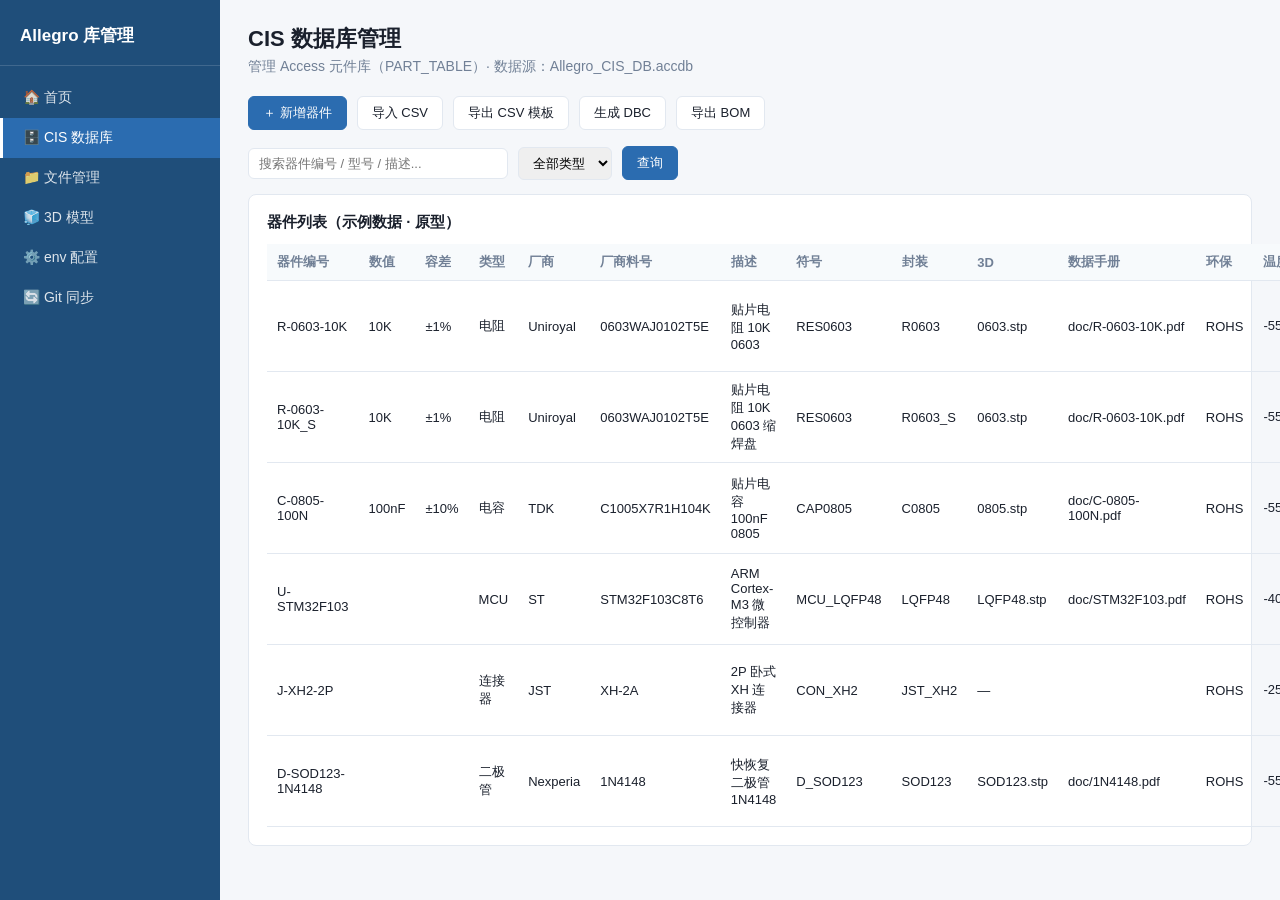
==== src/templates/db.html @ fb686371 "项目初始建立" ====
<!DOCTYPE html>
<html lang="zh-CN">
<head>
  <meta charset="UTF-8">
  <title>Allegro 库管理 · CIS 数据库</title>
  <link rel="stylesheet" href="../static/css/style.css">
</head>
<body>
<div class="layout">
  <aside class="sidebar">
    <div class="brand">Allegro 库管理</div>
    <nav>
      <a id="nav-index" href="index.html">🏠 首页</a>
      <a id="nav-db" href="db.html">🗄️ CIS 数据库</a>
      <a id="nav-files" href="files.html">📁 文件管理</a>
      <a id="nav-models" href="models.html">🧊 3D 模型</a>
      <a id="nav-env" href="env.html">⚙️ env 配置</a>
      <a id="nav-git" href="git.html">🔄 Git 同步</a>
    </nav>
  </aside>

  <main class="main">
    <div class="page-header">
      <h1>CIS 数据库管理</h1>
      <p>管理 Access 元件库（PART_TABLE）· 数据源：Allegro_CIS_DB.accdb</p>
    </div>

    <div class="toolbar">
      <button class="btn btn-primary" onclick="openPartModal()">＋ 新增器件</button>
      <button class="btn" onclick="toast('导入 CSV')">导入 CSV</button>
      <button class="btn" onclick="toast('导出模板')">导出 CSV 模板</button>
      <button class="btn" onclick="toast('生成 DBC')">生成 DBC</button>
      <button class="btn" onclick="toast('导出 BOM')">导出 BOM</button>
    </div>

    <div class="search-box">
      <input type="text" placeholder="搜索器件编号 / 型号 / 描述...">
      <select><option>全部类型</option><option>电阻</option><option>电容</option><option>电感</option><option>连接器</option><option>IC</option></select>
      <button class="btn btn-primary">查询</button>
    </div>

    <div class="card">
      <h3>器件列表（示例数据 · 原型）</h3>
      <table id="partTable">
        <thead>
          <tr><th>器件编号</th><th>数值</th><th>容差</th><th>类型</th><th>厂商</th><th>厂商料号</th><th>描述</th><th>符号</th><th>封装</th><th>3D</th><th>数据手册</th><th>环保</th><th>温度范围</th><th>供应商</th><th>单价</th><th>状态</th><th>备注</th><th>操作</th></tr>
        </thead>
        <tbody></tbody>
      </table>
    </div>
  </main>
</div>

<!-- 新增/编辑器件 模态框（原型） -->
<div class="modal-mask" id="partModal">
  <div class="modal">
    <h3 id="partModalTitle">新增器件</h3>
    <div class="form-grid">
      <div class="field"><label>器件编号 <span class="req">*</span></label><input id="f_pn" placeholder="如 R-0603-10K"></div>
      <div class="field"><label>数值</label><input id="f_value" placeholder="如 10K"></div>
      <div class="field"><label>容差</label><input id="f_tolerance" placeholder="如 ±1%"></div>
      <div class="field"><label>类型</label><select id="f_type"><option>电阻</option><option>电容</option><option>电感</option><option>连接器</option><option>IC</option><option>二极管</option><option>其他</option></select></div>
      <div class="field"><label>厂商</label><input id="f_mfr"></div>
      <div class="field"><label>厂商料号</label><input id="f_mpn"></div>
      <div class="field"><label>描述</label><input id="f_desc"></div>
      <div class="field"><label>符号 <span class="req">*</span></label><input id="f_sym"></div>
      <div class="field"><label>封装 <span class="req">*</span></label><input id="f_fp"></div>
      <div class="field"><label>3D 模型</label><input id="f_step"></div>
      <div class="field"><label>数据手册</label><input id="f_ds"></div>
      <div class="field"><label>环保</label><input id="f_rohs" value="ROHS"></div>
      <div class="field"><label>温度范围</label><input id="f_temp"></div>
      <div class="field"><label>供应商</label><input id="f_supplier"></div>
      <div class="field"><label>单价</label><input id="f_cost" placeholder="0.00"></div>
      <div class="field"><label>状态</label><select id="f_life"><option>Active</option><option>Obsolete</option><option>NRU</option></select></div>
      <div class="field"><label>备注</label><input id="f_remark"></div>
    </div>
    <div class="modal-actions">
      <button class="btn" onclick="closePartModal()">取消</button>
      <button class="btn btn-primary" onclick="savePart()">保存</button>
    </div>
  </div>
</div>

<script src="../static/js/app.js"></script>
</body>
</html>
---- src/static/css/style.css ----
/* ===== Allegro 库管理软件 · 全局样式（原型） ===== */
:root {
  --primary: #2b6cb0;
  --primary-dark: #1f4e7a;
  --bg: #f5f7fa;
  --card: #ffffff;
  --border: #e2e8f0;
  --text: #1a202c;
  --text-muted: #718096;
  --ok: #38a169;
  --warn: #dd6b20;
  --danger: #e53e3e;
  --sidebar-w: 220px;
}

* { margin: 0; padding: 0; box-sizing: border-box; }

body {
  font-family: "Microsoft YaHei", "Segoe UI", sans-serif;
  background: var(--bg);
  color: var(--text);
  font-size: 14px;
}

/* 布局 */
.layout { display: flex; min-height: 100vh; }
.sidebar {
  width: var(--sidebar-w);
  background: var(--primary-dark);
  color: #fff;
  padding: 16px 0;
  flex-shrink: 0;
}
.sidebar .brand {
  font-size: 17px; font-weight: 700;
  padding: 8px 20px 18px;
  border-bottom: 1px solid rgba(255,255,255,.15);
  margin-bottom: 12px;
}
.sidebar nav a {
  display: block;
  padding: 11px 20px;
  color: rgba(255,255,255,.85);
  text-decoration: none;
  border-left: 3px solid transparent;
}
.sidebar nav a:hover { background: rgba(255,255,255,.1); }
.sidebar nav a.active {
  background: var(--primary);
  border-left-color: #fff;
  color: #fff;
}

.main { flex: 1; padding: 24px 28px; min-width: 0; }

/* 顶部标题 */
.page-header { margin-bottom: 20px; }
.page-header h1 { font-size: 22px; font-weight: 700; }
.page-header p { color: var(--text-muted); margin-top: 4px; }

/* 卡片 */
.card {
  background: var(--card);
  border: 1px solid var(--border);
  border-radius: 8px;
  padding: 18px;
  margin-bottom: 18px;
}
.card h3 { font-size: 15px; margin-bottom: 12px; }

/* 工具栏按钮 */
.toolbar { display: flex; gap: 10px; flex-wrap: wrap; margin-bottom: 16px; }
.btn {
  border: 1px solid var(--border);
  background: #fff;
  color: var(--text);
  padding: 7px 14px;
  border-radius: 6px;
  cursor: pointer;
  font-size: 13px;
}
.btn:hover { border-color: var(--primary); color: var(--primary); }
.btn-primary { background: var(--primary); border-color: var(--primary); color: #fff; }
.btn-primary:hover { background: var(--primary-dark); color: #fff; }

/* 表格 */
table { width: 100%; border-collapse: collapse; font-size: 13px; }
th, td { padding: 9px 10px; text-align: left; border-bottom: 1px solid var(--border); }
th { background: #f7fafc; color: var(--text-muted); font-weight: 600; white-space: nowrap; }
tbody tr:hover { background: #f7fafc; }

/* 状态标签 */
.tag { display: inline-block; padding: 2px 9px; border-radius: 12px; font-size: 12px; }
.tag-ok { background: #f0fff4; color: var(--ok); }
.tag-warn { background: #fffaf0; color: var(--warn); }
.tag-danger { background: #fff5f5; color: var(--danger); }

/* 概览统计 */
.stat-grid { display: grid; grid-template-columns: repeat(auto-fit, minmax(180px, 1fr)); gap: 16px; }
.stat { background: var(--card); border: 1px solid var(--border); border-radius: 8px; padding: 16px; }
.stat .num { font-size: 26px; font-weight: 700; color: var(--primary); }
.stat .lbl { color: var(--text-muted); margin-top: 4px; }

/* Tab */
.tabs { display: flex; gap: 4px; border-bottom: 2px solid var(--border); margin-bottom: 16px; }
.tabs .tab {
  padding: 9px 18px; cursor: pointer; color: var(--text-muted);
  border-bottom: 2px solid transparent; margin-bottom: -2px;
}
.tabs .tab.active { color: var(--primary); border-bottom-color: var(--primary); font-weight: 600; }

/* 搜索/输入 */
.search-box { display: flex; gap: 10px; align-items: center; margin-bottom: 14px; }
.search-box input, .search-box select {
  padding: 7px 10px; border: 1px solid var(--border); border-radius: 6px; font-size: 13px;
}
.search-box input { min-width: 260px; }

/* 代码/pre */
pre.code {
  background: #1a202c; color: #a0ecc0;
  padding: 14px; border-radius: 8px; overflow: auto; font-size: 13px; line-height: 1.6;
}
code { font-family: Consolas, monospace; }

.empty { color: var(--text-muted); text-align: center; padding: 30px; }

/* 模态框 */
.modal-mask {
  position: fixed; inset: 0; background: rgba(0,0,0,.45);
  display: none; align-items: center; justify-content: center; z-index: 100;
}
.modal-mask.show { display: flex; }
.modal {
  background: #fff; border-radius: 10px; width: 720px; max-width: 94vw;
  max-height: 90vh; overflow: auto; padding: 22px 26px;
}
.modal h3 { font-size: 17px; margin-bottom: 16px; }
.modal .form-grid { display: grid; grid-template-columns: 1fr 1fr; gap: 12px 18px; }
.modal .field label { display: block; font-size: 12px; color: var(--text-muted); margin-bottom: 4px; }
.modal .field label .req { color: var(--danger); }
.modal .field input, .modal .field select {
  width: 100%; padding: 7px 9px; border: 1px solid var(--border); border-radius: 6px; font-size: 13px;
}
.modal .modal-actions { display: flex; justify-content: flex-end; gap: 10px; margin-top: 20px; }
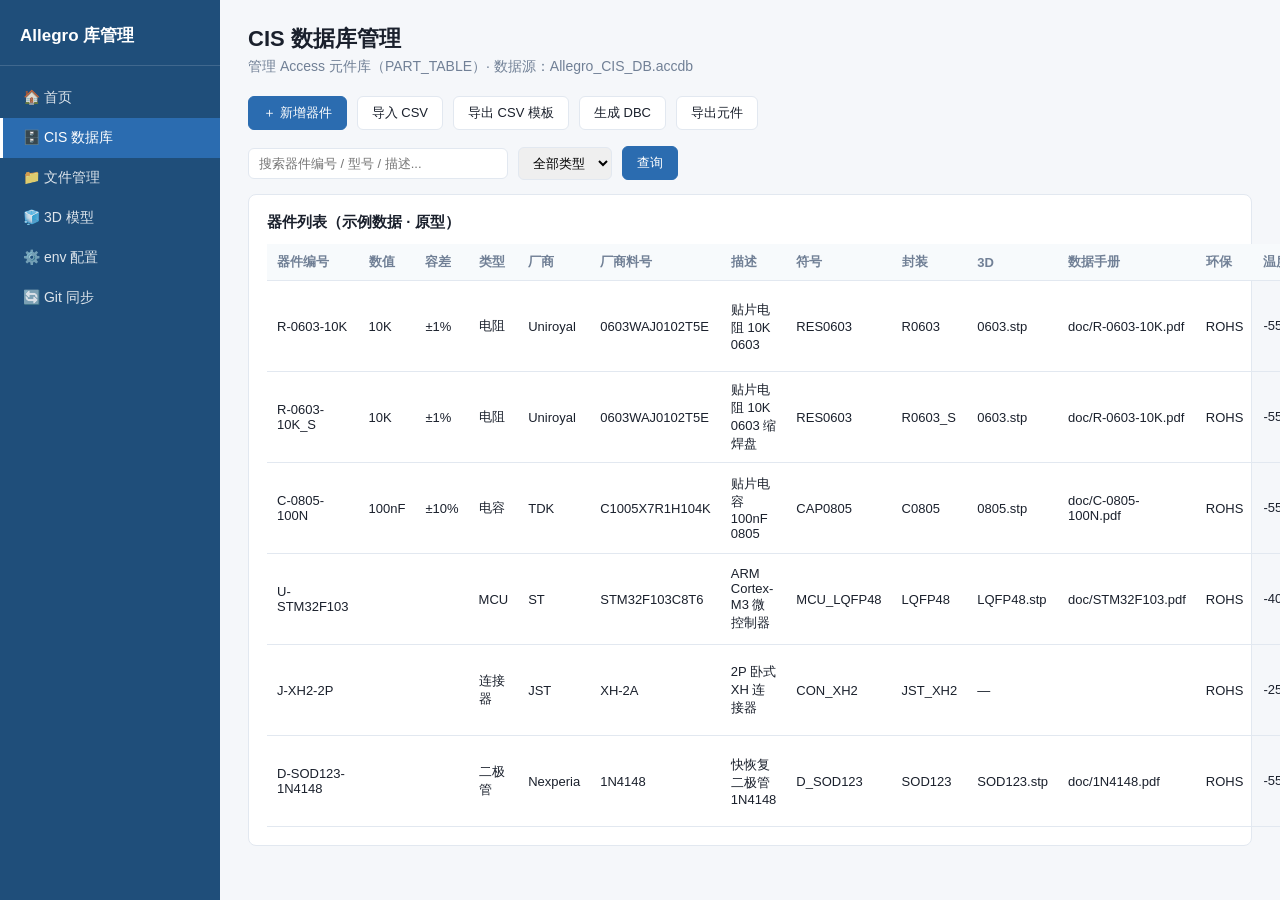
==== commit e2f8baa2: "A5功能名改名为导出元件，同步文档与前端显示" ====
--- a/src/templates/db.html
+++ b/src/templates/db.html
@@ -30,7 +30,7 @@
       <button class="btn" onclick="toast('导入 CSV')">导入 CSV</button>
       <button class="btn" onclick="toast('导出模板')">导出 CSV 模板</button>
       <button class="btn" onclick="toast('生成 DBC')">生成 DBC</button>
-      <button class="btn" onclick="toast('导出 BOM')">导出 BOM</button>
+      <button class="btn" onclick="toast('导出元件')">导出元件</button>
     </div>
 
     <div class="search-box">
--- a/src/static/css/style.css
+++ b/src/static/css/style.css
@@ -143,3 +143,17 @@
   width: 100%; padding: 7px 9px; border: 1px solid var(--border); border-radius: 6px; font-size: 13px;
 }
 .modal .modal-actions { display: flex; justify-content: flex-end; gap: 10px; margin-top: 20px; }
+
+/* G4：库根配置 */
+.cfg-row { display: flex; align-items: center; gap: 10px; flex-wrap: wrap; margin-bottom: 10px; }
+.cfg-row label { font-weight: 600; }
+.cfg-input {
+  flex: 1; min-width: 300px;
+  padding: 7px 10px; border: 1px solid var(--border); border-radius: 6px; font-size: 13px;
+  font-family: Consolas, monospace;
+}
+.cfg-status { font-size: 13px; }
+.cfg-status.ok { color: var(--ok); }
+.cfg-status.err { color: var(--danger); }
+.hint { color: var(--text-muted); font-size: 12px; margin: 6px 0 12px; }
+
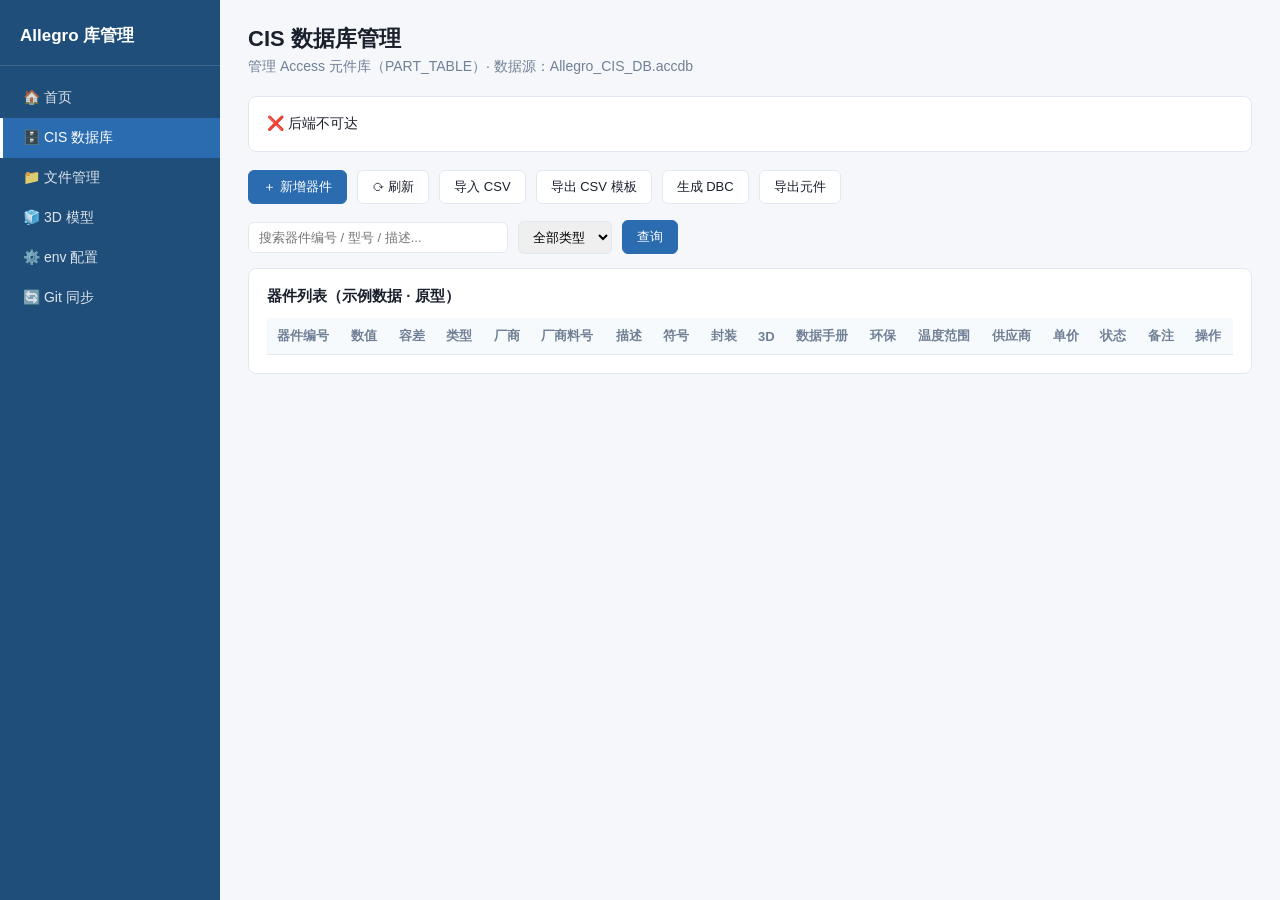
==== commit c0d1a57f: "实现模块A增删改查与建库建表，新增单元测试，修复页面路由兼容.html，补充G5数据库路径可配置需求" ====
--- a/src/templates/db.html
+++ b/src/templates/db.html
@@ -25,8 +25,11 @@
       <p>管理 Access 元件库（PART_TABLE）· 数据源：Allegro_CIS_DB.accdb</p>
     </div>
 
+    <div id="dbStatusBar" class="card db-status" style="display:none;"></div>
+
     <div class="toolbar">
       <button class="btn btn-primary" onclick="openPartModal()">＋ 新增器件</button>
+      <button class="btn" onclick="loadParts()">⟳ 刷新</button>
       <button class="btn" onclick="toast('导入 CSV')">导入 CSV</button>
       <button class="btn" onclick="toast('导出模板')">导出 CSV 模板</button>
       <button class="btn" onclick="toast('生成 DBC')">生成 DBC</button>
@@ -34,9 +37,9 @@
     </div>
 
     <div class="search-box">
-      <input type="text" placeholder="搜索器件编号 / 型号 / 描述...">
-      <select><option>全部类型</option><option>电阻</option><option>电容</option><option>电感</option><option>连接器</option><option>IC</option></select>
-      <button class="btn btn-primary">查询</button>
+      <input id="searchPn" type="text" placeholder="搜索器件编号 / 型号 / 描述...">
+      <select id="searchType"><option>全部类型</option><option>电阻</option><option>电容</option><option>电感</option><option>连接器</option><option>IC</option><option>二极管</option><option>其他</option></select>
+      <button class="btn btn-primary" onclick="loadParts()">查询</button>
     </div>
 
     <div class="card">
@@ -47,6 +50,17 @@
         </thead>
         <tbody></tbody>
       </table>
+    </div>
+
+    <!-- 数据库/表缺失时的建表指引 -->
+    <div class="card" id="initCard" style="display:none;border-color:var(--warn);">
+      <h3>⚠️ 需要先初始化数据库</h3>
+      <p class="hint" id="initHint"></p>
+      <p class="hint">在 Access 中打开数据库文件后执行以下 SQL 创建 PART_TABLE 表：</p>
+      <pre class="code" id="initSqlBox" style="white-space:pre-wrap;"></pre>
+      <div class="modal-actions" style="margin-top:10px;">
+        <button class="btn" onclick="copyInitSql()">📋 复制 SQL</button>
+      </div>
     </div>
   </main>
 </div>
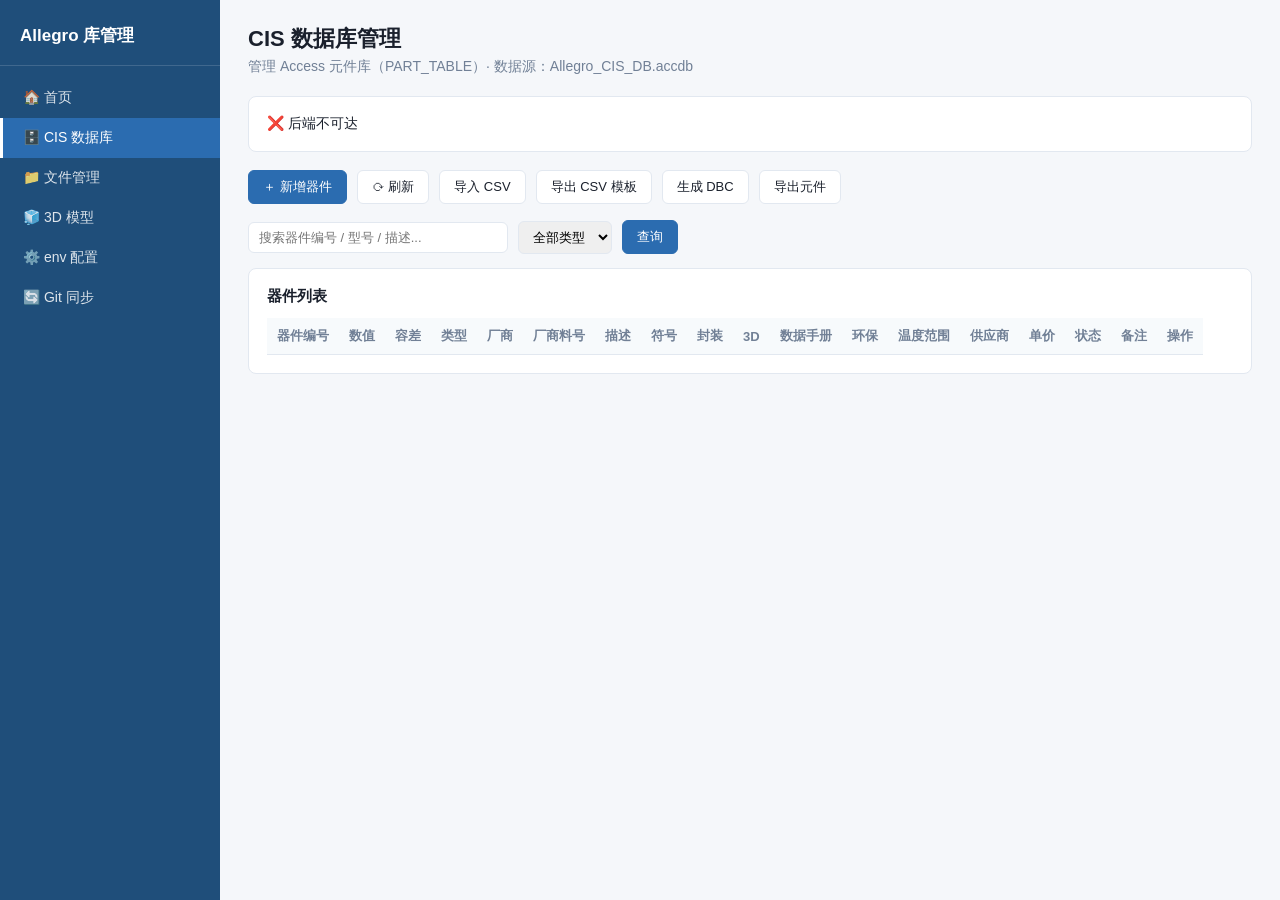
==== commit 3699d436: "G5数据库路径改为打开选择文件，db页显示当前库路径(A6) 1. 数据库路径配置：新增 browse_dialog.ps1，经 explorer/wscript 在用户交互桌面弹出系统文件选择对话框" ====
--- a/src/templates/db.html
+++ b/src/templates/db.html
@@ -43,13 +43,15 @@
     </div>
 
     <div class="card">
-      <h3>器件列表（示例数据 · 原型）</h3>
+      <h3>器件列表</h3>
+      <div class="table-scroll">
       <table id="partTable">
         <thead>
           <tr><th>器件编号</th><th>数值</th><th>容差</th><th>类型</th><th>厂商</th><th>厂商料号</th><th>描述</th><th>符号</th><th>封装</th><th>3D</th><th>数据手册</th><th>环保</th><th>温度范围</th><th>供应商</th><th>单价</th><th>状态</th><th>备注</th><th>操作</th></tr>
         </thead>
         <tbody></tbody>
       </table>
+      </div>
     </div>
 
     <!-- 数据库/表缺失时的建表指引 -->
--- a/src/static/css/style.css
+++ b/src/static/css/style.css
@@ -89,6 +89,10 @@
 th { background: #f7fafc; color: var(--text-muted); font-weight: 600; white-space: nowrap; }
 tbody tr:hover { background: #f7fafc; }
 
+/* 列多时横向滚动，避免挤压/溢出：表按内容宽度展开 */
+.table-scroll { overflow-x: auto; }
+.table-scroll table { width: max-content; }
+
 /* 状态标签 */
 .tag { display: inline-block; padding: 2px 9px; border-radius: 12px; font-size: 12px; }
 .tag-ok { background: #f0fff4; color: var(--ok); }
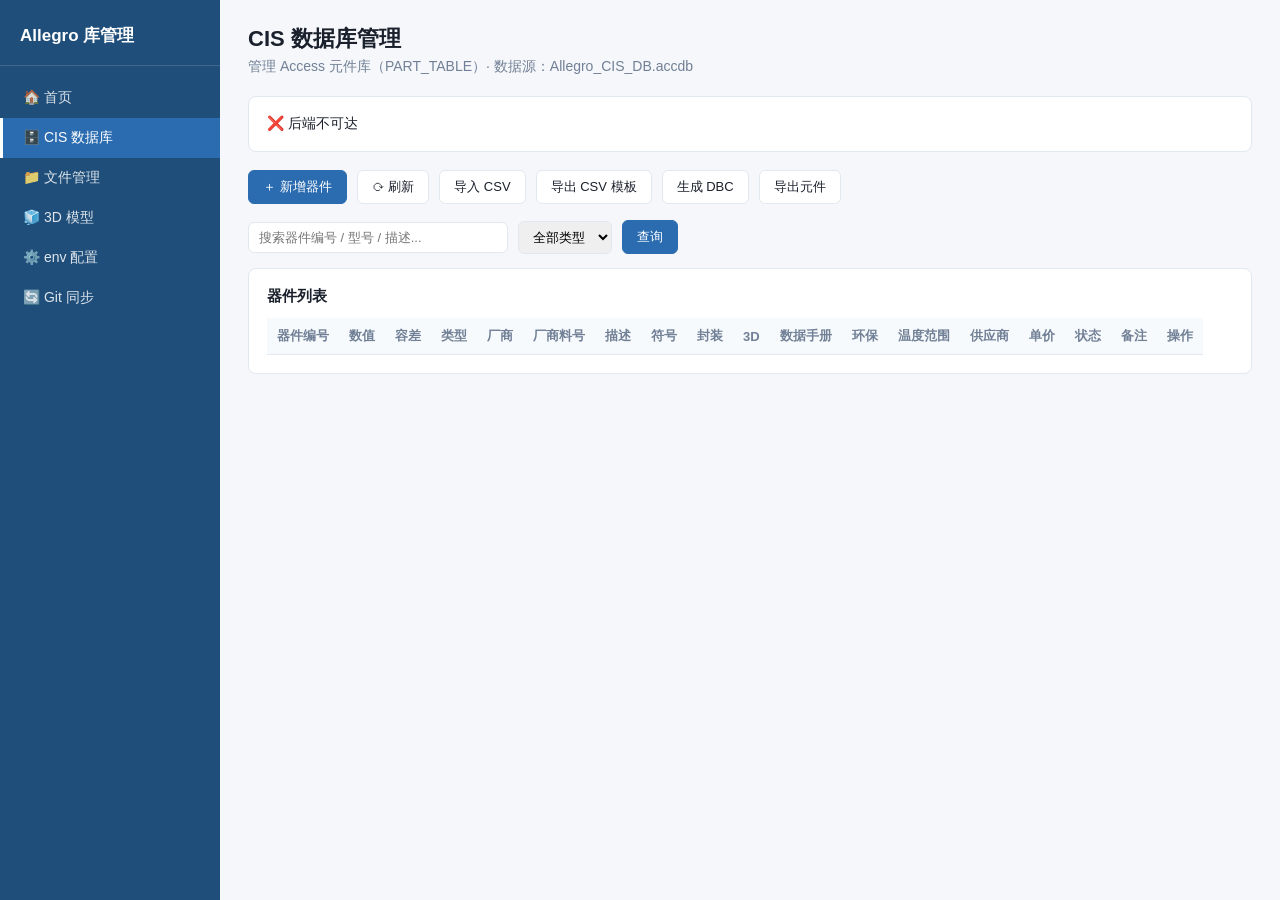
==== commit a9f90e25: "模块A：实现A3导出CSV模板与A2 CSV导入（必填/唯一性校验、UTF-8/GBK兼容），修复Cost空值写入，A5导出接口预留" ====
--- a/src/templates/db.html
+++ b/src/templates/db.html
@@ -30,8 +30,9 @@
     <div class="toolbar">
       <button class="btn btn-primary" onclick="openPartModal()">＋ 新增器件</button>
       <button class="btn" onclick="loadParts()">⟳ 刷新</button>
-      <button class="btn" onclick="toast('导入 CSV')">导入 CSV</button>
-      <button class="btn" onclick="toast('导出模板')">导出 CSV 模板</button>
+      <button class="btn" onclick="importParts()">导入 CSV</button>
+      <input type="file" id="importFile" accept=".csv" style="display:none">
+      <button class="btn" onclick="exportTemplate()">导出 CSV 模板</button>
       <button class="btn" onclick="toast('生成 DBC')">生成 DBC</button>
       <button class="btn" onclick="toast('导出元件')">导出元件</button>
     </div>
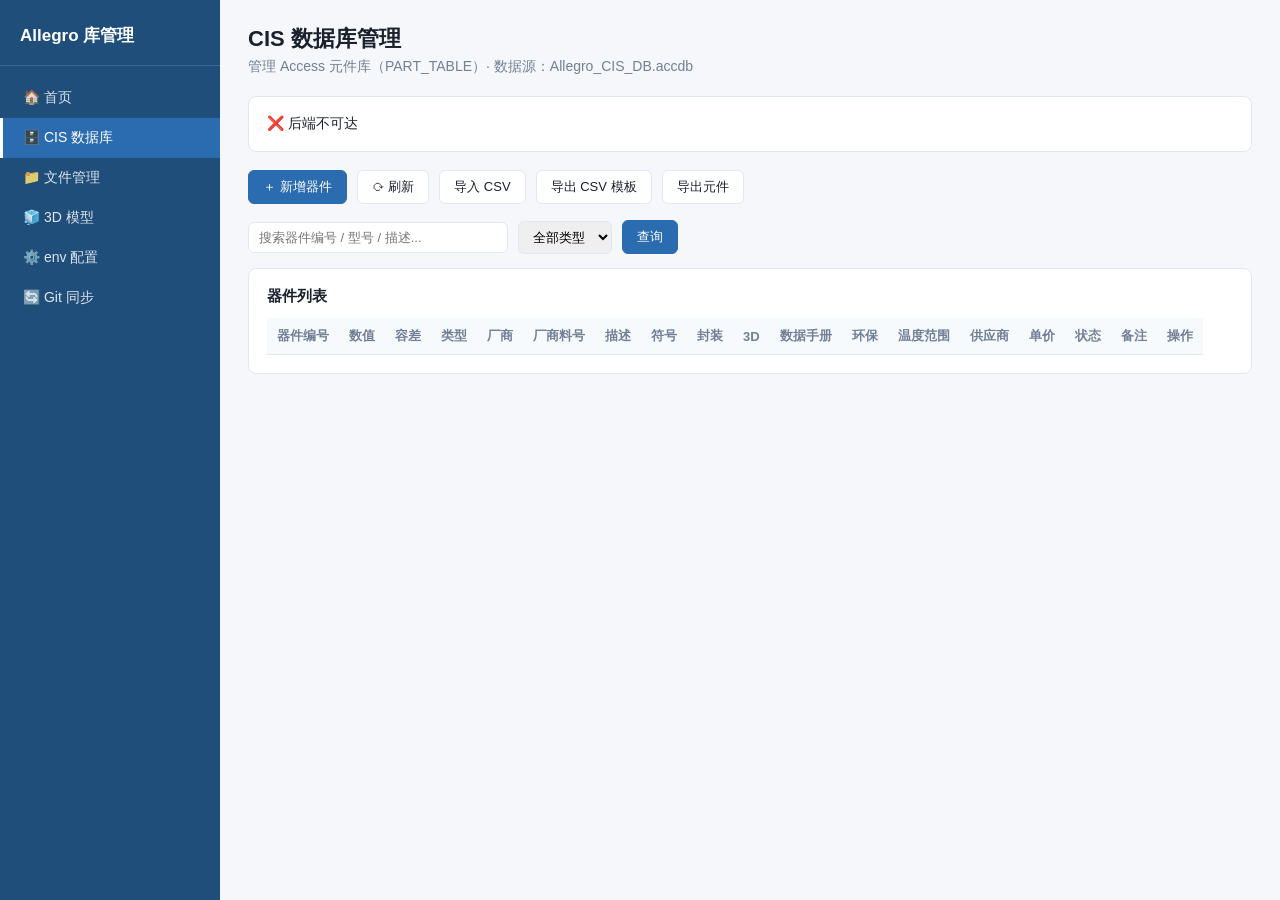
==== commit 7e855e2b: "取消A4生成DBC：改由手动在Allegro/Capture CIS配置，移除工具栏按钮并同步需求文档" ====
--- a/src/templates/db.html
+++ b/src/templates/db.html
@@ -33,8 +33,7 @@
       <button class="btn" onclick="importParts()">导入 CSV</button>
       <input type="file" id="importFile" accept=".csv" style="display:none">
       <button class="btn" onclick="exportTemplate()">导出 CSV 模板</button>
-      <button class="btn" onclick="toast('生成 DBC')">生成 DBC</button>
-      <button class="btn" onclick="toast('导出元件')">导出元件</button>
+      <button class="btn" onclick="exportParts()">导出元件</button>
     </div>
 
     <div class="search-box">
